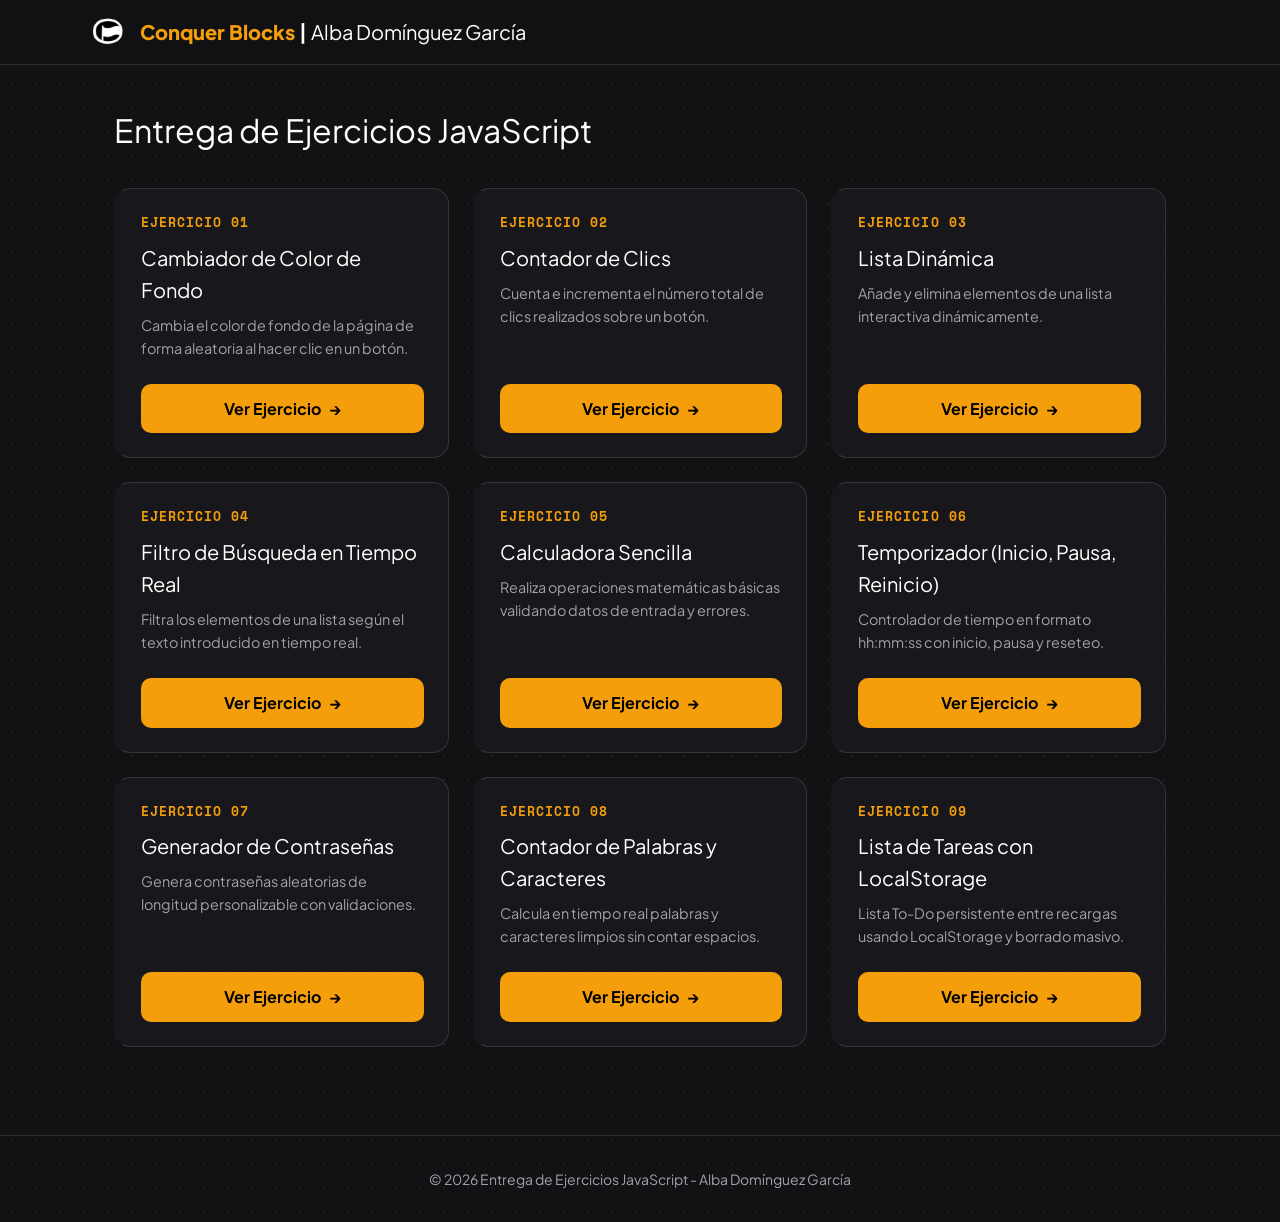
==== index.html @ da43ac92 "style: quitar negrita del texto blanco de los titulos de ejercicios y actualizar diseño" ====
<!DOCTYPE html>
<html lang="es">
<head>
  <meta charset="UTF-8">
  <meta name="viewport" content="width=device-width, initial-scale=1.0">
  <title>Entrega de Ejercicios 1 - JavaScript Master</title>
  <link rel="stylesheet" href="styles.css">
  <link rel="preconnect" href="https://fonts.googleapis.com">
  <link rel="preconnect" href="https://fonts.gstatic.com" crossorigin>
  <link href="https://fonts.googleapis.com/css2?family=Outfit:wght@400;500;600;700;800&family=Plus+Jakarta+Sans:wght@400;500;600;700;800&family=Space+Mono:wght@400;700&display=swap" rel="stylesheet">
</head>
<body>
  <header>
    <div class="nav-container">
      <a href="index.html" class="logo">
        <img src="logo-conquer.png" alt="Conquer Blocks Logo" class="logo-img">
        <span><span class="brand-highlight">Conquer Blocks</span> | <span class="author-name">Alba Domínguez García</span></span>
      </a>
    </div>
  </header>

  <main>
    <h1 class="page-title">Entrega de Ejercicios JavaScript</h1>

    <div class="grid">
      <!-- Ejercicio 1 -->
      <div class="exercise-card">
        <div>
          <div class="exercise-number">Ejercicio 01</div>
          <h2 class="exercise-title">Cambiador de Color de Fondo</h2>
          <p class="exercise-desc">Cambia el color de fondo de la página de forma aleatoria al hacer clic en un botón.</p>
        </div>
        <a href="js_ejercicio_1.html" class="btn">Ver Ejercicio <span class="arrow">&rarr;</span></a>
      </div>

      <!-- Ejercicio 2 -->
      <div class="exercise-card">
        <div>
          <div class="exercise-number">Ejercicio 02</div>
          <h2 class="exercise-title">Contador de Clics</h2>
          <p class="exercise-desc">Cuenta e incrementa el número total de clics realizados sobre un botón.</p>
        </div>
        <a href="js_ejercicio_2.html" class="btn">Ver Ejercicio <span class="arrow">&rarr;</span></a>
      </div>

      <!-- Ejercicio 3 -->
      <div class="exercise-card">
        <div>
          <div class="exercise-number">Ejercicio 03</div>
          <h2 class="exercise-title">Lista Dinámica</h2>
          <p class="exercise-desc">Añade y elimina elementos de una lista interactiva dinámicamente.</p>
        </div>
        <a href="js_ejercicio_3.html" class="btn">Ver Ejercicio <span class="arrow">&rarr;</span></a>
      </div>

      <!-- Ejercicio 4 -->
      <div class="exercise-card">
        <div>
          <div class="exercise-number">Ejercicio 04</div>
          <h2 class="exercise-title">Filtro de Búsqueda en Tiempo Real</h2>
          <p class="exercise-desc">Filtra los elementos de una lista según el texto introducido en tiempo real.</p>
        </div>
        <a href="js_ejercicio_4.html" class="btn">Ver Ejercicio <span class="arrow">&rarr;</span></a>
      </div>

      <!-- Ejercicio 5 -->
      <div class="exercise-card">
        <div>
          <div class="exercise-number">Ejercicio 05</div>
          <h2 class="exercise-title">Calculadora Sencilla</h2>
          <p class="exercise-desc">Realiza operaciones matemáticas básicas validando datos de entrada y errores.</p>
        </div>
        <a href="js_ejercicio_5.html" class="btn">Ver Ejercicio <span class="arrow">&rarr;</span></a>
      </div>

      <!-- Ejercicio 6 -->
      <div class="exercise-card">
        <div>
          <div class="exercise-number">Ejercicio 06</div>
          <h2 class="exercise-title">Temporizador (Inicio, Pausa, Reinicio)</h2>
          <p class="exercise-desc">Controlador de tiempo en formato hh:mm:ss con inicio, pausa y reseteo.</p>
        </div>
        <a href="js_ejercicio_6.html" class="btn">Ver Ejercicio <span class="arrow">&rarr;</span></a>
      </div>

      <!-- Ejercicio 7 -->
      <div class="exercise-card">
        <div>
          <div class="exercise-number">Ejercicio 07</div>
          <h2 class="exercise-title">Generador de Contraseñas</h2>
          <p class="exercise-desc">Genera contraseñas aleatorias de longitud personalizable con validaciones.</p>
        </div>
        <a href="js_ejercicio_7.html" class="btn">Ver Ejercicio <span class="arrow">&rarr;</span></a>
      </div>

      <!-- Ejercicio 8 -->
      <div class="exercise-card">
        <div>
          <div class="exercise-number">Ejercicio 08</div>
          <h2 class="exercise-title">Contador de Palabras y Caracteres</h2>
          <p class="exercise-desc">Calcula en tiempo real palabras y caracteres limpios sin contar espacios.</p>
        </div>
        <a href="js_ejercicio_8.html" class="btn">Ver Ejercicio <span class="arrow">&rarr;</span></a>
      </div>

      <!-- Ejercicio 9 -->
      <div class="exercise-card">
        <div>
          <div class="exercise-number">Ejercicio 09</div>
          <h2 class="exercise-title">Lista de Tareas con LocalStorage</h2>
          <p class="exercise-desc">Lista To-Do persistente entre recargas usando LocalStorage y borrado masivo.</p>
        </div>
        <a href="js_ejercicio_9.html" class="btn">Ver Ejercicio <span class="arrow">&rarr;</span></a>
      </div>
    </div>
  </main>

  <footer>
    <p>&copy; 2026 Entrega de Ejercicios JavaScript - Alba Domínguez García</p>
  </footer>
</body>
</html>
---- styles.css ----
/* Estilos globales y sistema de diseño para Conquer Blocks - Tema Negro y Naranja */

:root {
  --bg-primary: #121214; /* Gris muy oscuro tirando a negro */
  --bg-header: rgba(18, 18, 20, 0.95);
  --bg-card: rgba(26, 26, 30, 0.85);
  --bg-card-hover: rgba(38, 38, 44, 0.9);
  --text-main: #ffffff;
  --text-muted: #a1a1aa;
  --accent-color: #f59e0b; /* Naranja Conquer Blocks #f59e0b */
  --accent-hover: #d97706;
  --accent-light: rgba(245, 158, 11, 0.2);
  --border-color: rgba(255, 255, 255, 0.12);
  --danger-color: #ef4444;
  --danger-hover: #dc2626;
  --success-color: #10b981;
  --radius-lg: 16px;
  --radius-md: 10px;
  --font-family: 'Plus Jakarta Sans', 'Outfit', system-ui, -apple-system, sans-serif;
  --font-mono: 'Space Mono', 'JetBrains Mono', 'Fira Code', monospace;
}

* {
  box-sizing: border-box;
  margin: 0;
  padding: 0;
}

body {
  font-family: var(--font-family);
  background-color: var(--bg-primary);
  background-image: radial-gradient(rgba(255, 255, 255, 0.05) 1px, transparent 1px);
  background-size: 24px 24px;
  color: var(--text-main);
  min-height: 100vh;
  display: flex;
  flex-direction: column;
  transition: background-color 0.4s ease;
  line-height: 1.6;
}

/* Header & Navbar */
header {
  background: var(--bg-header);
  backdrop-filter: blur(12px);
  border-bottom: 1px solid var(--border-color);
  position: sticky;
  top: 0;
  z-index: 100;
  padding: 1rem 2rem;
}

.nav-container {
  max-width: 1100px;
  margin: 0 auto;
  display: flex;
  justify-content: space-between;
  align-items: center;
}

.logo {
  font-size: 1.25rem;
  font-weight: 700;
  color: var(--text-main);
  text-decoration: none;
  display: flex;
  align-items: center;
  gap: 0.75rem;
}

.brand-highlight {
  color: var(--accent-color);
  font-weight: 800;
}

.author-name {
  font-weight: 400;
}

.title-highlight {
  color: var(--accent-color);
  font-weight: 800;
}

.logo-img {
  height: 32px;
  width: auto;
  display: inline-block;
  vertical-align: middle;
}

.back-link {
  color: var(--text-muted);
  text-decoration: none;
  font-size: 0.9rem;
  display: flex;
  align-items: center;
  gap: 0.4rem;
  transition: color 0.2s;
}

.back-link:hover {
  color: var(--accent-color);
}

/* Main Layout */
main {
  flex: 1;
  max-width: 1100px;
  width: 100%;
  margin: 0 auto;
  padding: 2.5rem 1.5rem;
}

.page-title {
  font-size: 2rem;
  font-weight: 400;
  margin-bottom: 2rem;
  color: #ffffff;
}

.page-description {
  color: var(--text-muted);
  margin-bottom: 2rem;
  font-size: 1rem;
}

/* Container Cards */
.card {
  background: var(--bg-card);
  backdrop-filter: blur(16px);
  border: 1px solid var(--border-color);
  border-radius: var(--radius-lg);
  padding: 2rem;
  box-shadow: 0 20px 25px -5px rgba(0, 0, 0, 0.7);
}

/* Form Controls */
.form-group {
  margin-bottom: 1.25rem;
}

label {
  display: block;
  font-size: 0.9rem;
  font-weight: 600;
  color: var(--text-muted);
  margin-bottom: 0.5rem;
}

input[type="text"],
input[type="number"],
textarea,
select {
  width: 100%;
  padding: 0.75rem 1rem;
  background: #0d0d0d;
  border: 1px solid var(--border-color);
  border-radius: var(--radius-md);
  color: var(--text-main);
  font-family: inherit;
  font-size: 1rem;
  outline: none;
  transition: border-color 0.2s, box-shadow 0.2s;
}

input:focus, textarea:focus, select:focus {
  border-color: var(--accent-color);
  box-shadow: 0 0 0 3px var(--accent-light);
}

/* Buttons */
.btn {
  display: inline-flex;
  align-items: center;
  justify-content: center;
  gap: 0.5rem;
  padding: 0.75rem 1.5rem;
  font-size: 1rem;
  font-weight: 700;
  border-radius: var(--radius-md);
  border: none;
  cursor: pointer;
  transition: all 0.2s cubic-bezier(0.4, 0, 0.2, 1);
  background: var(--accent-color);
  color: #000000; /* Texto en negro sobre el naranja */
  text-decoration: none;
}

.btn .arrow {
  display: inline-block;
  transition: transform 0.2s cubic-bezier(0.16, 1, 0.3, 1);
}

.btn:hover {
  background: var(--accent-hover);
  color: #000000;
  transform: translateY(-2px);
  box-shadow: 0 4px 14px rgba(245, 158, 11, 0.35);
}

.btn:hover .arrow,
.exercise-card:hover .btn .arrow {
  transform: translateX(4px);
}

.btn:active {
  transform: translateY(0);
}

.btn-secondary {
  background: rgba(255, 255, 255, 0.1);
  color: #ffffff;
}

.btn-secondary:hover {
  background: rgba(255, 255, 255, 0.2);
  color: #ffffff;
  box-shadow: 0 4px 12px rgba(255, 255, 255, 0.15);
}

.btn-danger {
  background: var(--danger-color);
  color: #ffffff;
}

.btn-danger:hover {
  color: #ffffff;
  background: var(--danger-hover);
  box-shadow: 0 4px 12px rgba(239, 68, 68, 0.4);
}

.btn-group {
  display: flex;
  gap: 0.75rem;
  flex-wrap: wrap;
}

/* Grid Layout for Index */
.grid {
  display: grid;
  grid-template-columns: repeat(auto-fill, minmax(300px, 1fr));
  gap: 1.5rem;
}

.exercise-card {
  background: var(--bg-card);
  border: 1px solid var(--border-color);
  border-left: 3px solid transparent;
  border-radius: var(--radius-lg);
  padding: 1.5rem;
  transition: all 0.25s cubic-bezier(0.16, 1, 0.3, 1);
  display: flex;
  flex-direction: column;
  justify-content: space-between;
}

.exercise-card:hover {
  background: var(--bg-card-hover);
  border-left-color: var(--accent-color);
  border-top-color: rgba(245, 158, 11, 0.3);
  border-right-color: rgba(245, 158, 11, 0.3);
  border-bottom-color: rgba(245, 158, 11, 0.3);
  transform: translateY(-3px) translateX(2px);
  box-shadow: 0 14px 28px -5px rgba(0, 0, 0, 0.6), 0 0 15px rgba(245, 158, 11, 0.12);
}

.exercise-number {
  font-family: var(--font-mono);
  font-size: 0.8rem;
  font-weight: 700;
  color: var(--accent-color);
  text-transform: uppercase;
  letter-spacing: 0.08em;
  margin-bottom: 0.5rem;
}

.exercise-title {
  font-size: 1.25rem;
  font-weight: 400;
  margin-bottom: 0.5rem;
}

.exercise-desc {
  color: var(--text-muted);
  font-size: 0.9rem;
  margin-bottom: 1.5rem;
  flex: 1;
}

/* Footer */
footer {
  text-align: center;
  padding: 2rem;
  color: var(--text-muted);
  font-size: 0.875rem;
  border-top: 1px solid var(--border-color);
  margin-top: 3rem;
}
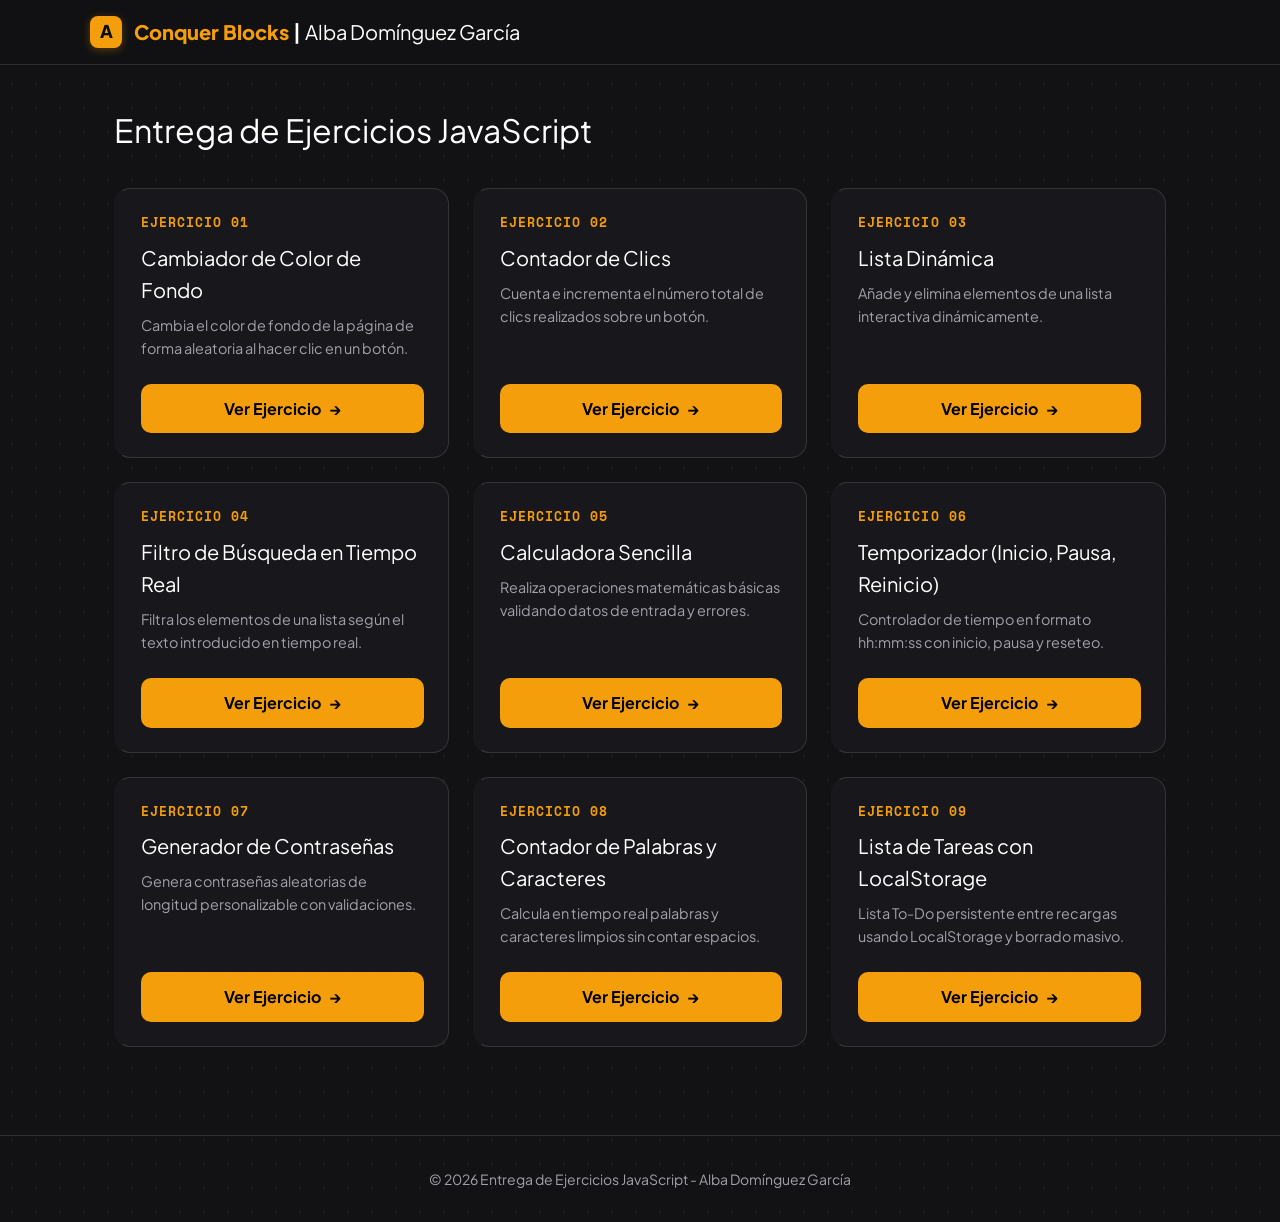
==== commit b0893610: "Actualizar logo a insignia con letra A y añadir autor Alba Domínguez García en encabezados" ====
--- a/index.html
+++ b/index.html
@@ -13,7 +13,7 @@
   <header>
     <div class="nav-container">
       <a href="index.html" class="logo">
-        <img src="logo-conquer.png" alt="Conquer Blocks Logo" class="logo-img">
+        <span class="logo-badge">A</span>
         <span><span class="brand-highlight">Conquer Blocks</span> | <span class="author-name">Alba Domínguez García</span></span>
       </a>
     </div>
--- a/styles.css
+++ b/styles.css
@@ -89,6 +89,22 @@
   vertical-align: middle;
 }
 
+.logo-badge {
+  display: inline-flex;
+  align-items: center;
+  justify-content: center;
+  width: 32px;
+  height: 32px;
+  background: var(--accent-color);
+  color: #0d0d11;
+  font-weight: 800;
+  font-size: 1.1rem;
+  border-radius: 8px;
+  line-height: 1;
+  box-shadow: 0 2px 8px rgba(245, 158, 11, 0.3);
+  flex-shrink: 0;
+}
+
 .back-link {
   color: var(--text-muted);
   text-decoration: none;
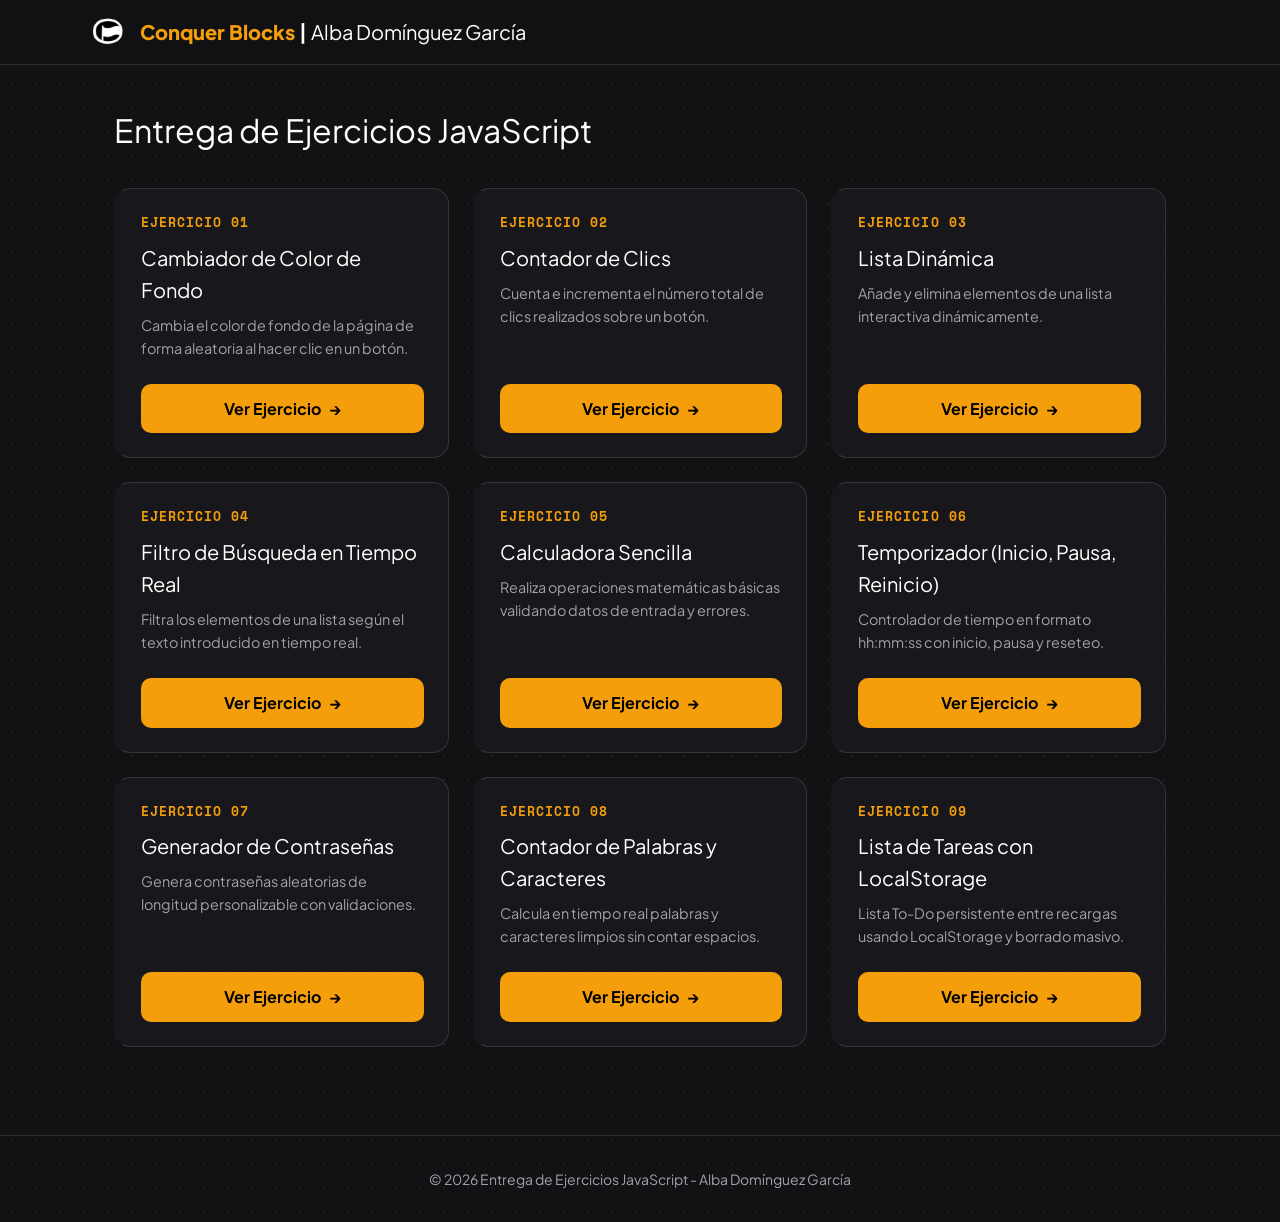
==== commit adc6f3fa: "Restaurar logo-conquer.png en la cabecera y mantener letra A solo en favicons/miniaturas" ====
--- a/index.html
+++ b/index.html
@@ -4,6 +4,10 @@
   <meta charset="UTF-8">
   <meta name="viewport" content="width=device-width, initial-scale=1.0">
   <title>Entrega de Ejercicios 1 - JavaScript Master</title>
+  <link rel="icon" type="image/svg+xml" href="data:image/svg+xml,%3Csvg xmlns='http://www.w3.org/2000/svg' viewBox='0 0 64 64'%3E%3Crect width='64' height='64' rx='16' fill='%23f59e0b'/%3E%3Ctext x='32' y='46' font-family='sans-serif' font-weight='800' font-size='42' fill='%230d0d11' text-anchor='middle'%3EA%3C/text%3E%3C/svg%3E">
+  <link rel="icon" type="image/x-icon" href="./favicon.ico?v=3">
+  <link rel="icon" type="image/png" href="./favicon.png?v=3">
+  <link rel="apple-touch-icon" href="./apple-touch-icon.png?v=3">
   <link rel="stylesheet" href="styles.css">
   <link rel="preconnect" href="https://fonts.googleapis.com">
   <link rel="preconnect" href="https://fonts.gstatic.com" crossorigin>
@@ -13,7 +17,7 @@
   <header>
     <div class="nav-container">
       <a href="index.html" class="logo">
-        <span class="logo-badge">A</span>
+        <img src="logo-conquer.png" alt="Conquer Blocks Logo" class="logo-img">
         <span><span class="brand-highlight">Conquer Blocks</span> | <span class="author-name">Alba Domínguez García</span></span>
       </a>
     </div>
